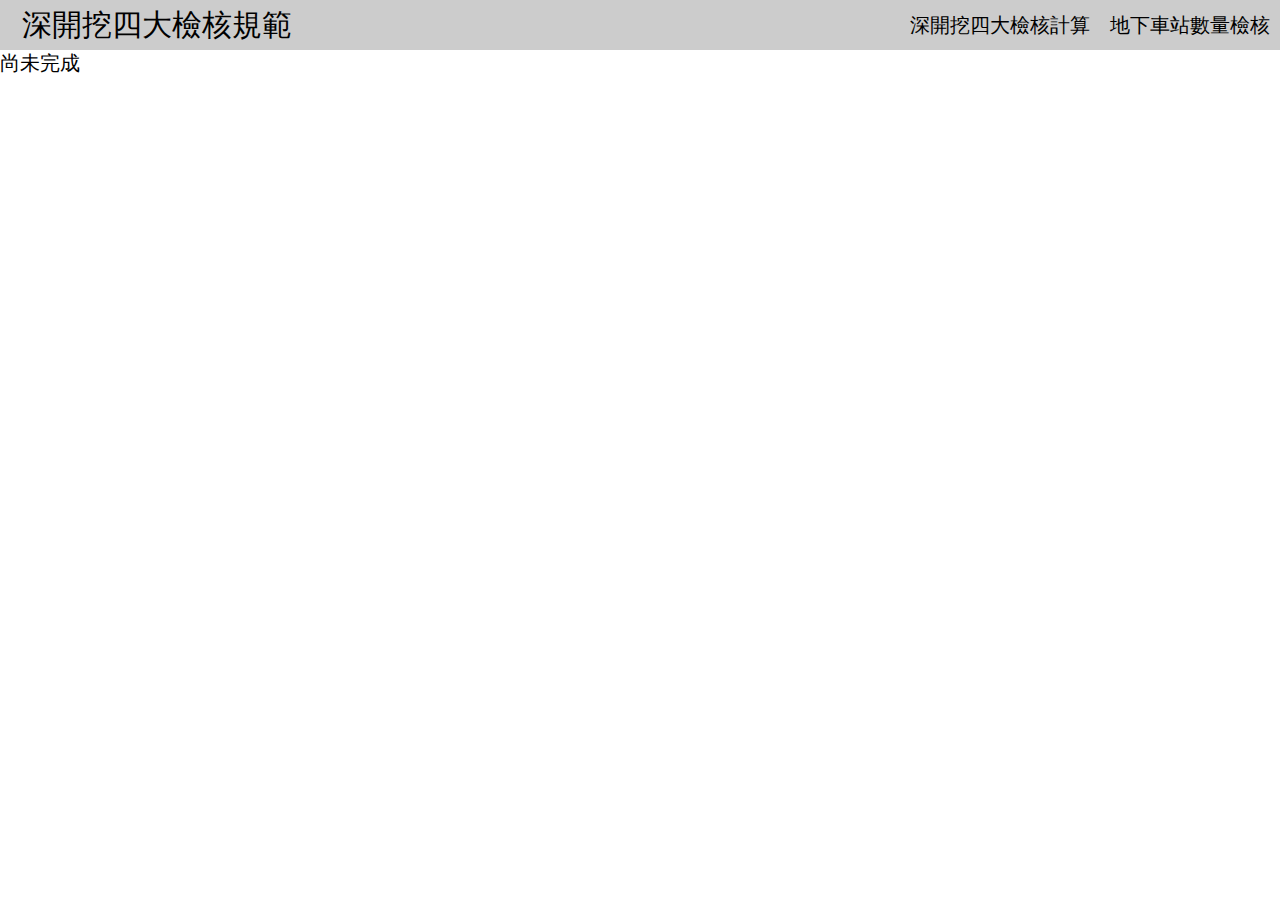
==== specification/specification.html @ f1893cbb "RWD_update_1_2" ====
<!DOCTYPE html>
<html lang="en">
<head>
    <meta charset="UTF-8">
    <meta name="viewport" content="width=device-width, initial-scale=1.0">
    <link href="./specification.css" rel="stylesheet" type="text/css">
    <title>四大檢核規範</title>
</head>
<body>
    
    <input type="checkbox" id="menu">

    <div class="content">
        <div class="header">
            <div class="title">深開挖四大檢核規範</div>
            <label for="menu" class="menu_btn">
                <span>選單</span>
            </label>
            <nav>
                <a href="../index.html">深開挖四大檢核計算</a>
                <a href="../station/station.html">地下車站數量檢核</a>
            </nav>
        </div>

        尚未完成
    </div>
</body>
</html>
---- specification/specification.css ----
*{
    margin: 0;
    padding: 0;
    list-style: none;
    font-size: 20px;
    font-family: DFKai-sb;

}

#menu{
    position: absolute;
}

.header{
    height: 50px;
    background-color: #ccc;
    position: relative;
}

.title{
    text-align: center;
    position: relative;
    top: 50%;
    transform: translate(0, -50%);
    font-size: 30px;
}

.menu_btn{
    display: block;
    height: 40px;
    width: 40px;
    position: absolute;
    top: 5px;
    right: 10px;
    background-color: gray;
}

.menu_btn span{
    opacity: 0;
}

.menu_btn::before{
    content: '';
    position: absolute;
    top: 0;
    bottom: 0;
    left: 4px;
    height: 2px;
    width: 32px;
    background: white;
    margin: auto;
    box-shadow: 0px 10px 0px white,
                0px -10px 0px white;
}

nav{
    width: 80%;
    height: calc(100vh - 50px);
    background-color: grey;
    position: absolute;
    top: 50px;
    left: -100%;
    transition: .5s;
}

nav a{
    display: block;
    text-decoration: none;
    color: black;
    padding: 10px 10px ;
    border-bottom: 1px solid white; 
}

#menu:checked ~ .content .header nav{
    left: 0;
}

.content{
    width: 100%;
    max-width: 2000px;
}

.text{
    padding: 5px 2px 5px 2px;
}

@media screen and (min-width:768px){
    /* .content{
        display: flex;
        flex-direction: column;
    } */

    .menu_btn{
        display: none;
    }
    .header{
        display: flex;
        justify-content: space-between;
    }
    .title{
        display: flex;
        line-height: 50px;
        margin: 0px 0px 0px 22px;
    }
    nav{
        display: flex;
        position: relative;
        top: 0;
        left: 0;
        right: 0;
        width: auto;
        height: auto;
        background-color: transparent;
    }
    nav a{
        border-bottom: none;
        line-height: 30px;
    }
}
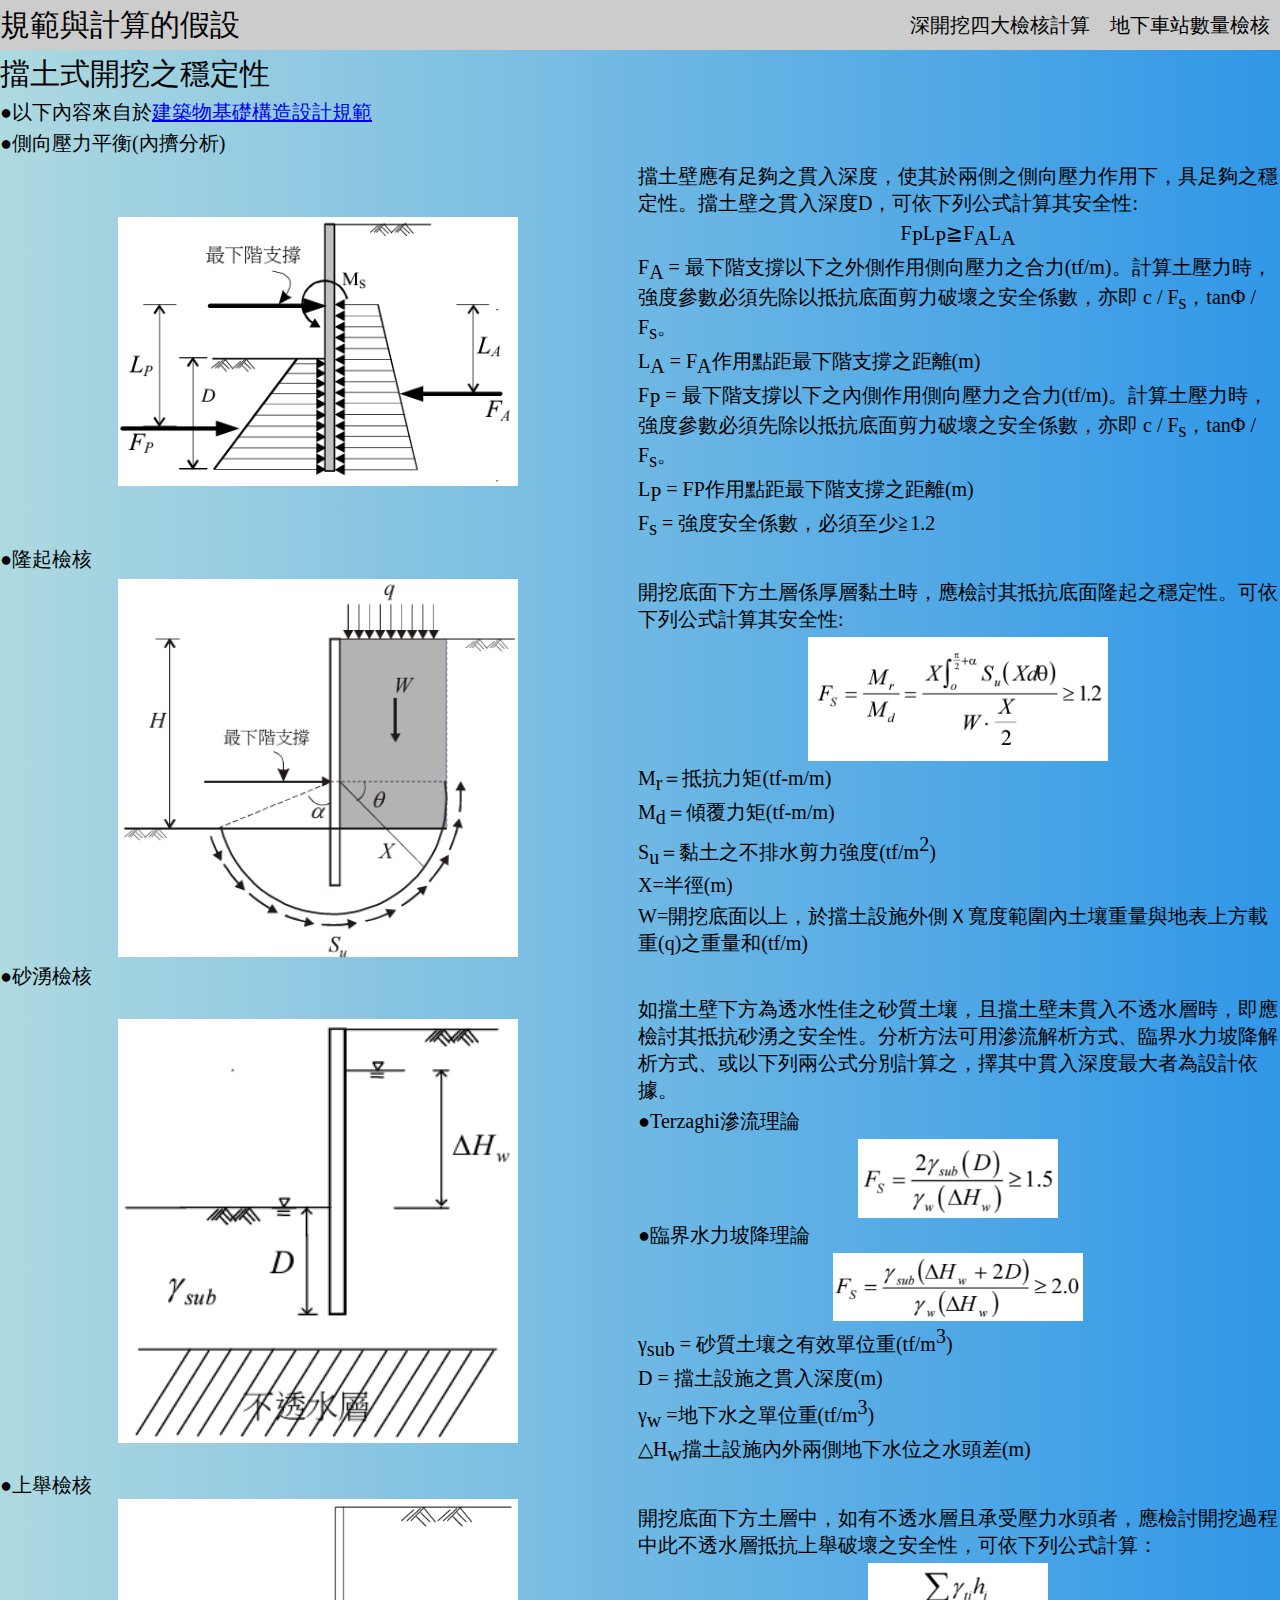
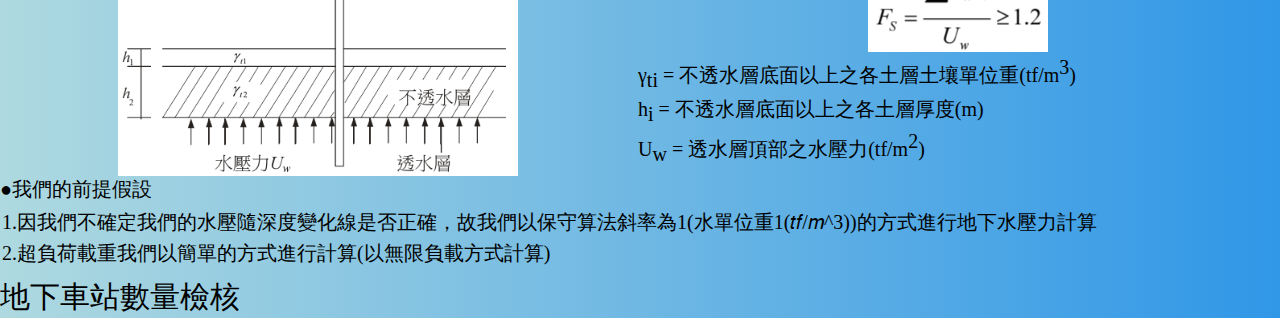
==== commit 28f72f75: "spe_1_3" ====
--- a/specification/specification.html
+++ b/specification/specification.html
@@ -4,7 +4,7 @@
     <meta charset="UTF-8">
     <meta name="viewport" content="width=device-width, initial-scale=1.0">
     <link href="./specification.css" rel="stylesheet" type="text/css">
-    <title>四大檢核規範</title>
+    <title>規範與假設</title>
 </head>
 <body>
     
@@ -12,7 +12,7 @@
 
     <div class="content">
         <div class="header">
-            <div class="title">深開挖四大檢核規範</div>
+            <div class="title">規範與計算的假設</div>
             <label for="menu" class="menu_btn">
                 <span>選單</span>
             </label>
@@ -22,7 +22,70 @@
             </nav>
         </div>
 
-        尚未完成
+        <div class="text_body">
+            <div class="topic">擋土式開挖之穩定性</div>
+                <p>●以下內容來自於<a href="https://www.nlma.gov.tw/filesys/file/EMMA/L1120811.pdf">建築物基礎構造設計規範</a></p>
+                ●側向壓力平衡(內擠分析)
+                <div class="sec_topic">
+                    <img src="./內擠.png" alt="內擠圖片">
+                    <div class="item">
+                        <p>擋土壁應有足夠之貫入深度，使其於兩側之側向壓力作用下，具足夠之穩定性。擋土壁之貫入深度D，可依下列公式計算其安全性:<br></p>
+                        <p align=center >F<sub>P</sub>L<sub>P</sub>≧F<sub>A</sub>L<sub>A</sub><br></p>
+                        <p>F<sub>A</sub> = 最下階支撐以下之外側作用側向壓力之合力(tf/m)。計算土壓力時，強度參數必須先除以抵抗底面剪力破壞之安全係數，亦即 c / F<sub>s</sub>，tanΦ / F<sub>s</sub>。<br></p>
+                        <p>L<sub>A</sub> = F<sub>A</sub>作用點距最下階支撐之距離(m)<br></p>
+                        <p>F<sub>P</sub> = 最下階支撐以下之內側作用側向壓力之合力(tf/m)。計算土壓力時，強度參數必須先除以抵抗底面剪力破壞之安全係數，亦即 c / F<sub>s</sub>，tanΦ / F<sub>s</sub>。<br></p>
+                        <p>L<sub>P</sub> = F<sbu>P</sbu>作用點距最下階支撐之距離(m)<br></p>
+                        <p>F<sub>s</sub> = 強度安全係數，必須至少≧1.2 
+                    </div>
+                </div>
+                ●隆起檢核
+                <div class="sec_topic">
+                    <img src="./隆起.png" alt="隆起圖片">
+                    <div class="item">
+                        <p>開挖底面下方土層係厚層黏土時，應檢討其抵抗底面隆起之穩定性。可依下列公式計算其安全性:<br></p>
+                        <p><img src="./隆起公式.png" alt="隆起公式圖片" style="width: 300px; display:block; margin: auto;"></p>
+                        <p>M<sub>r</sub>＝抵抗力矩(tf-m/m)</p>
+                        <p>M<sub>d</sub>＝傾覆力矩(tf-m/m)</p>
+                        <p>S<sub>u</sub>＝黏土之不排水剪力強度(tf/m<sup>2</sup>)</p>
+                        <p>X=半徑(m)</p>
+                        <p>W=開挖底面以上，於擋土設施外側Ｘ寬度範圍內土壤重量與地表上方載重(q)之重量和(tf/m)</p>
+                    </div>
+                </div>
+                ●砂湧檢核
+                <div class="sec_topic">
+                    <img src="./砂湧.png" alt="砂湧圖片">
+                    <div class="item">
+                        <P>如擋土壁下方為透水性佳之砂質土壤，且擋土壁未貫入不透水層時，即應檢討其抵抗砂湧之安全性。分析方法可用滲流解析方式、臨界水力坡降解析方式、或以下列兩公式分別計算之，擇其中貫入深度最大者為設計依據。<br></P>
+                        <p>●Terzaghi滲流理論</p>
+                        <p><img src="./terzaghi.png" alt="Terzaghi公式圖片" style="width: 200px; display:block; margin: auto;"></p>
+                        <p>●臨界水力坡降理論</p>
+                        <p><img src="./臨界水力坡降.png" alt="臨界水力坡降圖片" style="width: 250px; display:block; margin: auto;"></p>
+                        <p>γ<sub>sub</sub> = 砂質土壤之有效單位重(tf/m<sup>3</sup>)</p>
+                        <p>D = 擋土設施之貫入深度(m)</p>
+                        <p>γ<sub>w</sub> =地下水之單位重(tf/m<sup>3</sup>)</p>
+                        <p>△H<sub>w</sub>擋土設施內外兩側地下水位之水頭差(m)</p>
+                    </div>
+                </div>
+                ●上舉檢核
+                <div class="sec_topic">
+                    <img src="./上舉.png" alt="上舉圖片">
+                    <div class="item">
+                        <p>開挖底面下方土層中，如有不透水層且承受壓力水頭者，應檢討開挖過程中此不透水層抵抗上舉破壞之安全性，可依下列公式計算：</p>
+                        <p><img src="./上舉公式.png" alt="上舉公式圖片" style="width: 180px; display:block; margin: auto;"></p>
+                        <p>γ<sub>ti</sub> = 不透水層底面以上之各土層土壤單位重(tf/m<sup>3</sup>)</p>
+                        <p>h<sub>i</sub> = 不透水層底面以上之各土層厚度(m)</p>
+                        <p>U<sub>w</sub> = 透水層頂部之水壓力(tf/m<sup>2</sup>)</p>
+                    </div>
+                </div>
+                ●我們的前提假設
+                <div class="sec_topic">
+                    <div class="item" style="width: 100%;">
+                        <p>1.因我們不確定我們的水壓隨深度變化線是否正確，故我們以保守算法斜率為1(水單位重1(𝑡𝑓/𝑚^3))的方式進行地下水壓力計算<br></p>
+                        <p>2.超負荷載重我們以簡單的方式進行計算(以無限負載方式計算)</p>
+                    </div>
+                </div>
+            <div class="topic">地下車站數量檢核</div>
+        </div>
     </div>
 </body>
 </html>--- a/specification/specification.css
+++ b/specification/specification.css
@@ -78,11 +78,46 @@
 .content{
     width: 100%;
     max-width: 2000px;
+    background: linear-gradient(to right, #aed9e0, #3097e7);
 }
 
 .text{
     padding: 5px 2px 5px 2px;
 }
+
+.sec_topic{
+    display: flex;
+    flex-direction: row;
+}
+
+img{
+    width: 400px;
+    margin: auto;
+}
+
+p{
+    margin: 4px 0px 4px 0px ;
+}
+
+.item{
+    width: 50%;
+    padding: 2px;
+}
+
+.topic{
+    font-size: 30px;
+    margin: 4px 0px 4px 0px;
+}
+
+
+
+
+
+
+
+
+
+
 
 @media screen and (min-width:768px){
     /* .content{
@@ -100,7 +135,7 @@
     .title{
         display: flex;
         line-height: 50px;
-        margin: 0px 0px 0px 22px;
+        margin: 0px 0px 0px 0px;
     }
     nav{
         display: flex;
